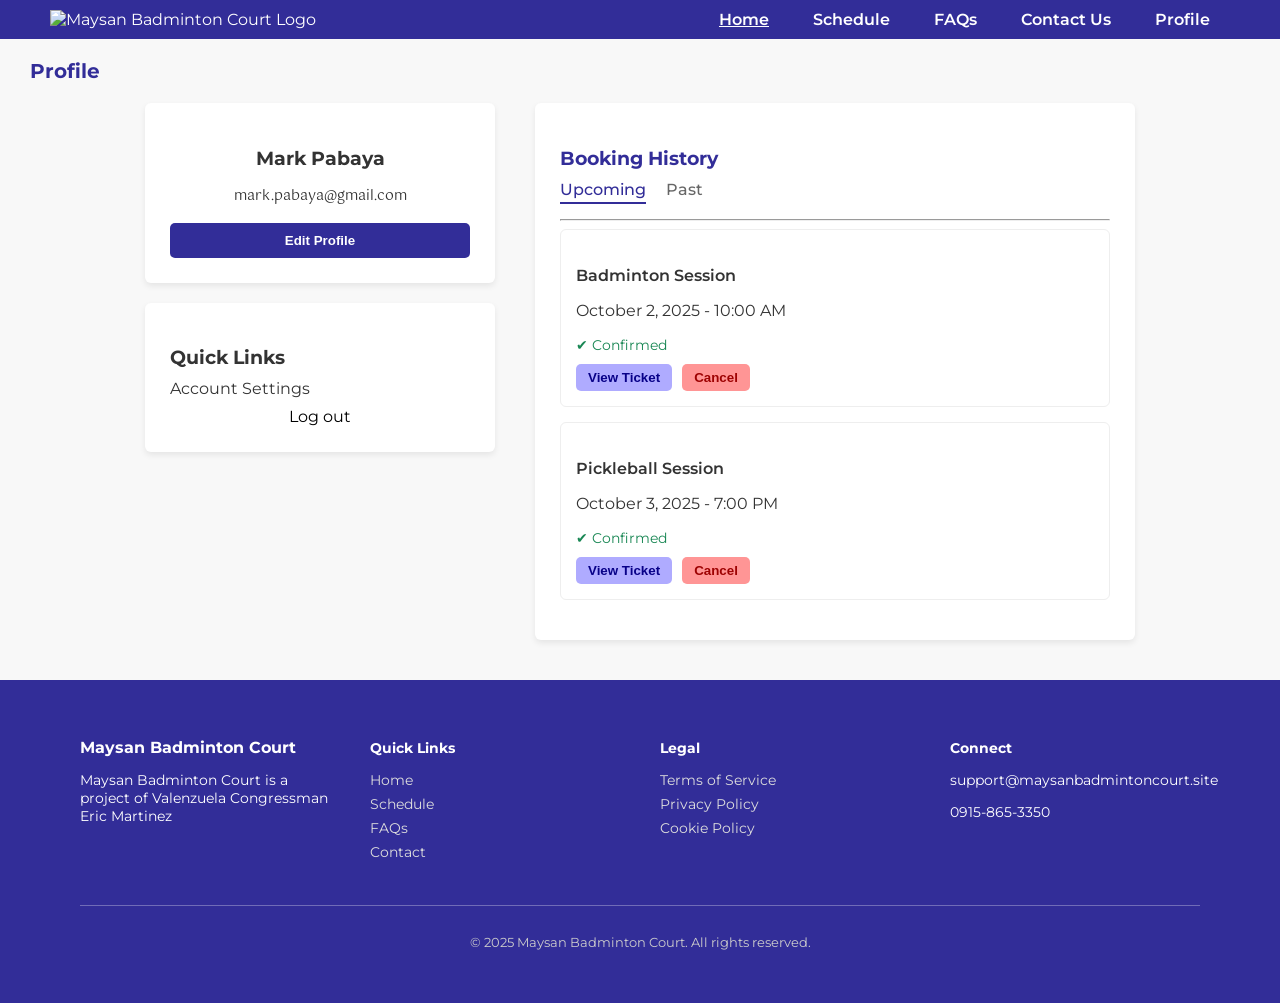
==== profile_page.html @ 32291827 "Add files via upload" ====
<!DOCTYPE html>
<html lang="en">
<head>
  <meta charset="UTF-8" />
  <meta name="viewport" content="width=device-width, initial-scale=1.0" />
  <title>User Profile</title>
  <link rel="stylesheet" href="profile.css" />
  <link href="https://fonts.googleapis.com/css2?family=Montserrat:wght@400;600;700&family=Gotu&display=swap" rel="stylesheet">
</head>

<body>

  <!-- ===== HEADER ===== -->
  <header class="site-header">
    <div class="logo">
      <img src="C:\Users\Syrick\Desktop\TESTING\Assets\logo.png" alt="Maysan Badminton Court Logo">
    </div>
    <nav class="nav-links">
      <a href="index.php" class="active">Home</a>
      <a href="schedule.html">Schedule</a>
      <a href="faqs.html">FAQs</a>
      <a href="contact.html">Contact Us</a>
      <a href="profile_page.html">Profile</a>
    </nav>
  </header>

  <!-- ===== PAGE TITLE ===== -->
  <header class="page-header">
    <h2 class="page-title">Profile</h2>
  </header>

  <!-- ===== MAIN CONTENT ===== -->
  <div class="container">
    <!-- LEFT SIDE -->
    <section class="left-section">
      <div class="profile-card">
        <h3 class="user-name">Mark Pabaya</h3>
        <p class="email">mark.pabaya@gmail.com</p>
        <button class="edit-btn">Edit Profile</button>
      </div>

      <div class="quick-links">
        <h3>Quick Links</h3>
        <ul>
          <li>Account Settings</li>
          <form action="logout.php" method="POST" style="margin:0;">
            <button type="submit" class="delete" style="background:none;border:none;cursor:pointer;font:inherit;">Log out</button>
          </form>
        </ul>
      </div>
    </section>

    <!-- RIGHT SIDE -->
    <section class="right-section">
      <div class="booking-container">
        <h3 class="section-title">Booking History</h3>
        <div class="tabs">
          <span class="active">Upcoming</span>
          <span>Past</span>
        </div>
        <hr>

        <div class="booking-card">
          <h4>Badminton Session</h4>
          <p>October 2, 2025 - 10:00 AM</p>
          <p class="status">✔ Confirmed</p>
          <div class="buttons">
            <button class="view-btn">View Ticket</button>
            <button class="cancel-btn">Cancel</button>
          </div>
        </div>

        <div class="booking-card">
          <h4>Pickleball Session</h4>
          <p>October 3, 2025 - 7:00 PM</p>
          <p class="status">✔ Confirmed</p>
          <div class="buttons">
            <button class="view-btn">View Ticket</button>
            <button class="cancel-btn">Cancel</button>
          </div>
        </div>
      </div>
    </section>
  </div>

  <!-- ===== FOOTER ===== -->
  <footer class="site-footer">
    <div class="footer-content">
      <div class="footer-section about">
        <h3>Maysan Badminton Court</h3>
        <p>Maysan Badminton Court is a project of Valenzuela Congressman Eric Martinez</p>
      </div>

      <div class="footer-section links">
        <h4>Quick Links</h4>
        <ul>
          <li><a href="index.php">Home</a></li>
          <li><a href="schedule.html">Schedule</a></li>
          <li><a href="faqs.html">FAQs</a></li>
          <li><a href="contact.html">Contact</a></li>
        </ul>
      </div>

      <div class="footer-section legal">
        <h4>Legal</h4>
        <ul>
          <li><a href="#">Terms of Service</a></li>
          <li><a href="#">Privacy Policy</a></li>
          <li><a href="#">Cookie Policy</a></li>
        </ul>
      </div>

      <div class="footer-section contact">
        <h4>Connect</h4>
        <p>support@maysanbadmintoncourt.site</p>
        <p>0915-865-3350</p>
      </div>
    </div>

    <div class="footer-bottom">
      <p>© 2025 Maysan Badminton Court. All rights reserved.</p>
    </div>
  </footer>

</body>
</html>
---- profile.css ----
/*FONTS & BASE*/
body {
  font-family: "Montserrat", sans-serif;
  background: #f8f8f8;
  margin: 0;
  padding: 0;
  color: #333;
}

.page-header {
  padding: 20px 0 0 30px;
}

.page-title {
  color: #322d98;
  font-weight: 700;
  font-size: 20px;
  margin: 0 0 20px 0;
}

/*LAYOUT*/
.container {
  display: flex;
  justify-content: center;
  align-items: flex-start;
  gap: 40px;
  flex-wrap: wrap;
  max-width: 1100px;
  margin: 0 auto 40px;
}

/*LEFT SIDE*/
.left-section {
  display: flex;
  flex-direction: column;
  gap: 20px;
  flex: 1;
  min-width: 300px;
  max-width: 350px;
}

.profile-card,
.quick-links {
  background: #fff;
  border-radius: 6px;
  padding: 25px;
  box-shadow: 0 3px 6px rgba(0, 0, 0, 0.08);
  text-align: center;
}

.user-name {
  font-weight: 700;
  margin-bottom: 5px;
}

.email {
  font-family: "Gotu", sans-serif;
  font-size: 14px;
  margin-bottom: 15px;
}

.edit-btn {
  background-color: #322d98;
  color: #fff;
  border: none;
  padding: 10px 15px;
  border-radius: 5px;
  font-weight: 600;
  cursor: pointer;
  width: 100%;
}

.quick-links h3 {
  text-align: left;
  margin-bottom: 10px;
}

.quick-links ul {
  list-style: none;
  padding: 0;
  margin: 0;
}

.quick-links li {
  display: flex;
  align-items: center;
  gap: 10px;
  margin: 8px 0;
}

.quick-links li.delete {
  color: #9e0202;
}

/*RIGHT SIDE*/
.right-section {
  flex: 2;
  min-width: 400px;
  max-width: 600px;
}

.booking-container {
  background: #fff;
  border-radius: 6px;
  padding: 25px;
  box-shadow: 0 3px 6px rgba(0, 0, 0, 0.08);
}

.section-title {
  color: #322d98;
  font-weight: 700;
  margin-bottom: 10px;
}

.tabs {
  display: flex;
  gap: 20px;
  margin-bottom: 15px;
}

.tabs span {
  cursor: pointer;
  color: #666;
  font-weight: 500;
}

.tabs .active {
  color: #322d98;
  border-bottom: 2px solid #322d98;
  padding-bottom: 3px;
}

/*BOOKINGS*/
.booking-card {
  border: 1px solid #eee;
  border-radius: 6px;
  padding: 15px;
  margin-bottom: 15px;
}

.booking-card h4 {
  font-weight: 600;
  margin-bottom: 5px;
}

.status {
  color: #198754;
  font-size: 14px;
  margin-bottom: 10px;
}

.buttons {
  display: flex;
  gap: 10px;
}

.view-btn {
  background-color: #afabff;
  color: #080088;
  border: none;
  border-radius: 5px;
  padding: 6px 12px;
  font-weight: 600;
  cursor: pointer;
}

.cancel-btn {
  background-color: #ff9595;
  color: #9e0202;
  border: none;
  border-radius: 5px;
  padding: 6px 12px;
  font-weight: 600;
  cursor: pointer;
}

/* ===== HEADER ===== */
.site-header {
  background-color: #322d98;
  color: white;
  display: flex;
  justify-content: space-between;
  align-items: center;
  padding: 10px 50px;
}

.site-header .logo img {
  height: 60px;
}

.nav-links a {
  color: white;
  text-decoration: none;
  margin: 0 20px;
  font-weight: 600;
  transition: 0.3s;
}

.nav-links a:hover {
  text-decoration: underline;
}

.nav-links a.active {
  text-decoration: underline;
}

/* ===== FOOTER ===== */
.site-footer {
  background-color: #322d98;
  color: white;
  padding: 40px 80px;
  font-size: 14px;
}

.footer-content {
  display: grid;
  grid-template-columns: repeat(auto-fit, minmax(200px, 1fr));
  gap: 40px;
}

.footer-section h3,
.footer-section h4 {
  font-weight: 700;
  margin-bottom: 10px;
}

.footer-section ul {
  list-style: none;
  padding: 0;
}

.footer-section ul li {
  margin: 6px 0;
}

.footer-section ul li a {
  color: #ddd;
  text-decoration: none;
}

.footer-section ul li a:hover {
  color: #fff;
  text-decoration: underline;
}

.footer-bottom {
  border-top: 1px solid rgba(255, 255, 255, 0.3);
  margin-top: 30px;
  padding-top: 15px;
  text-align: center;
  font-size: 13px;
  color: #ccc;
}
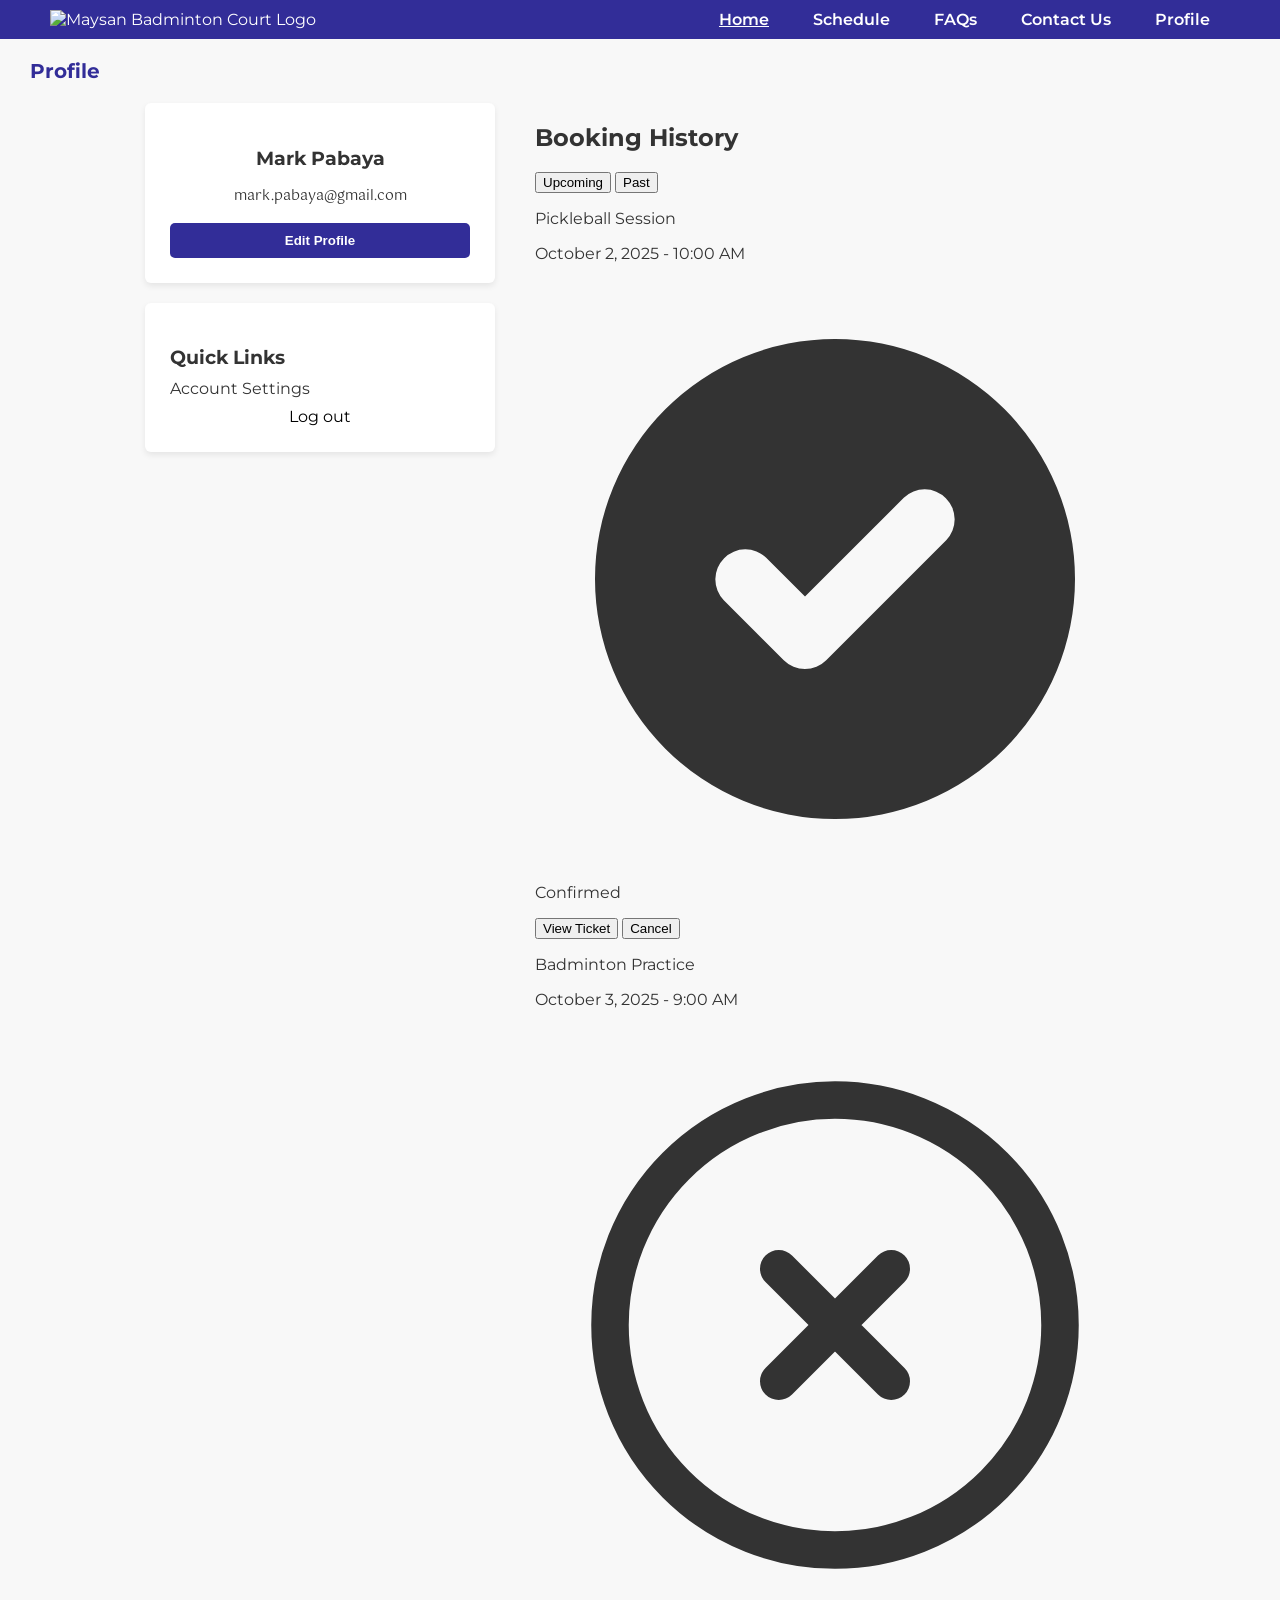
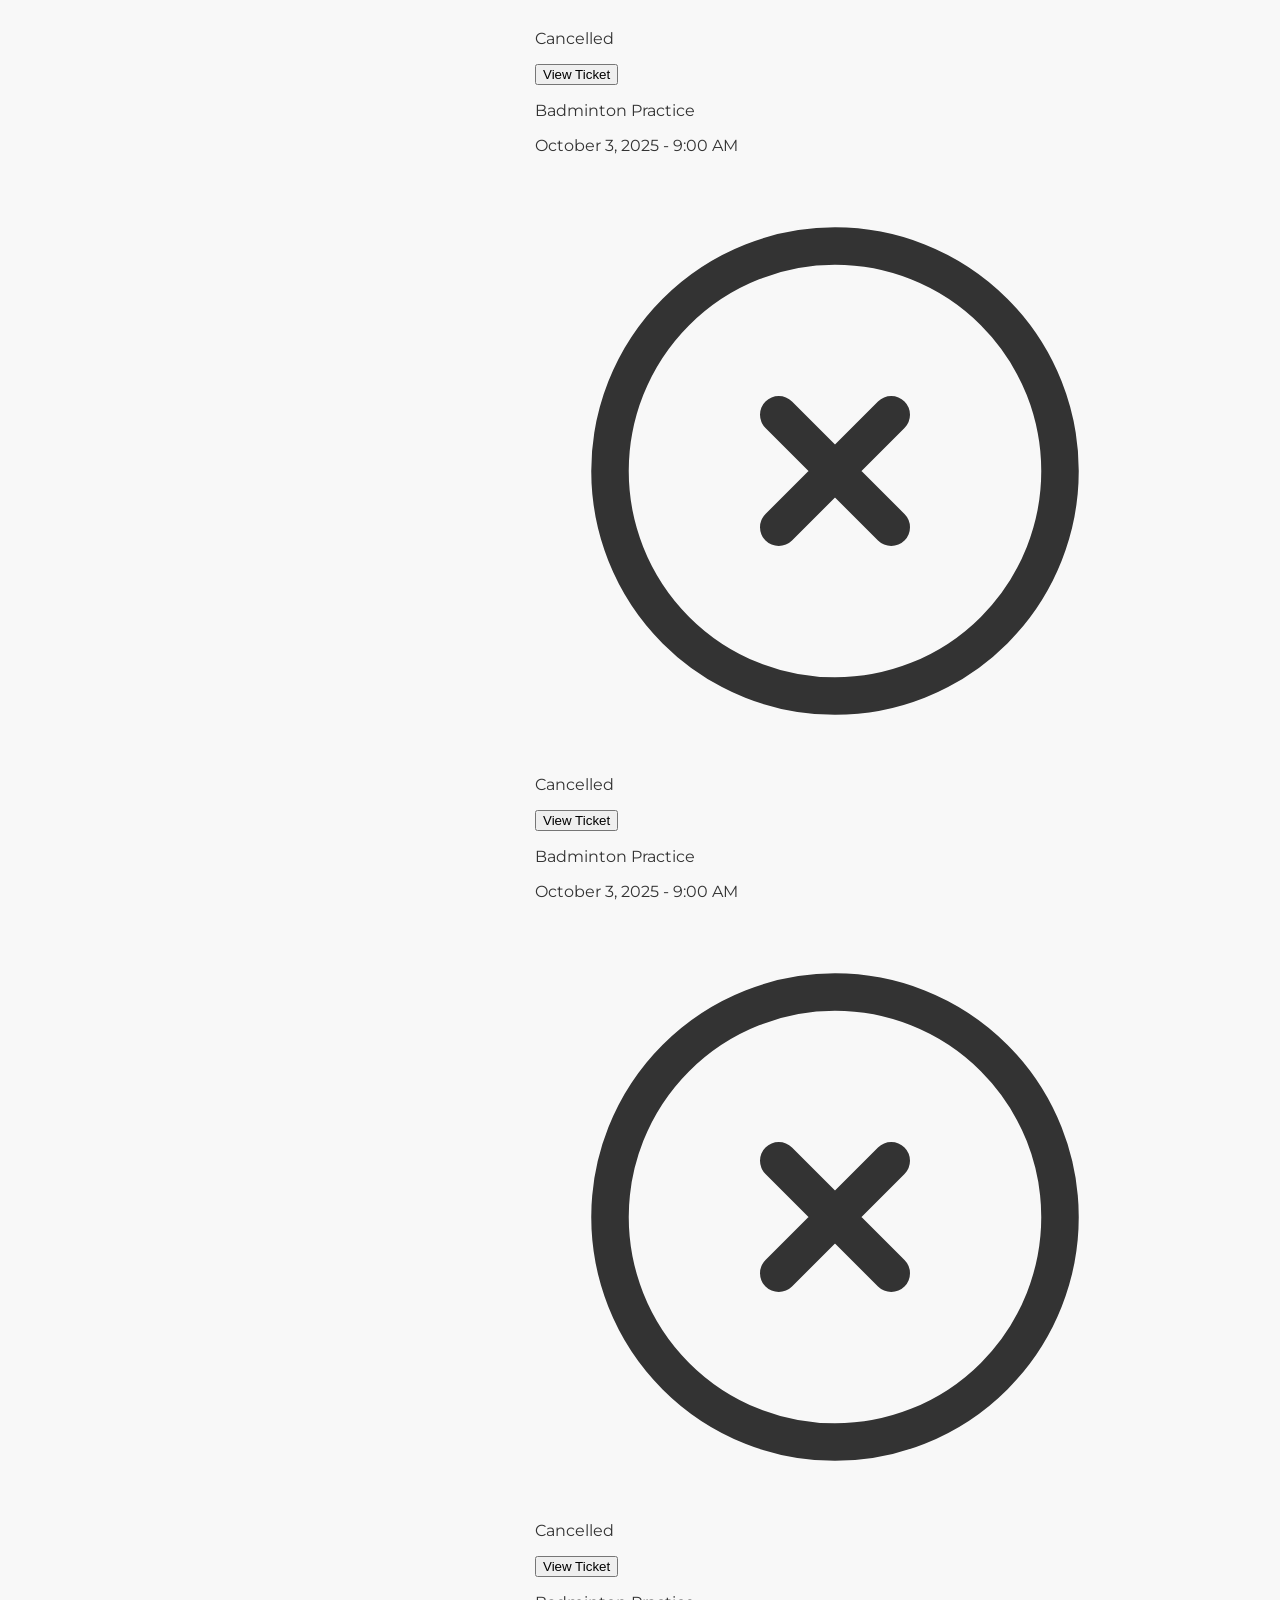
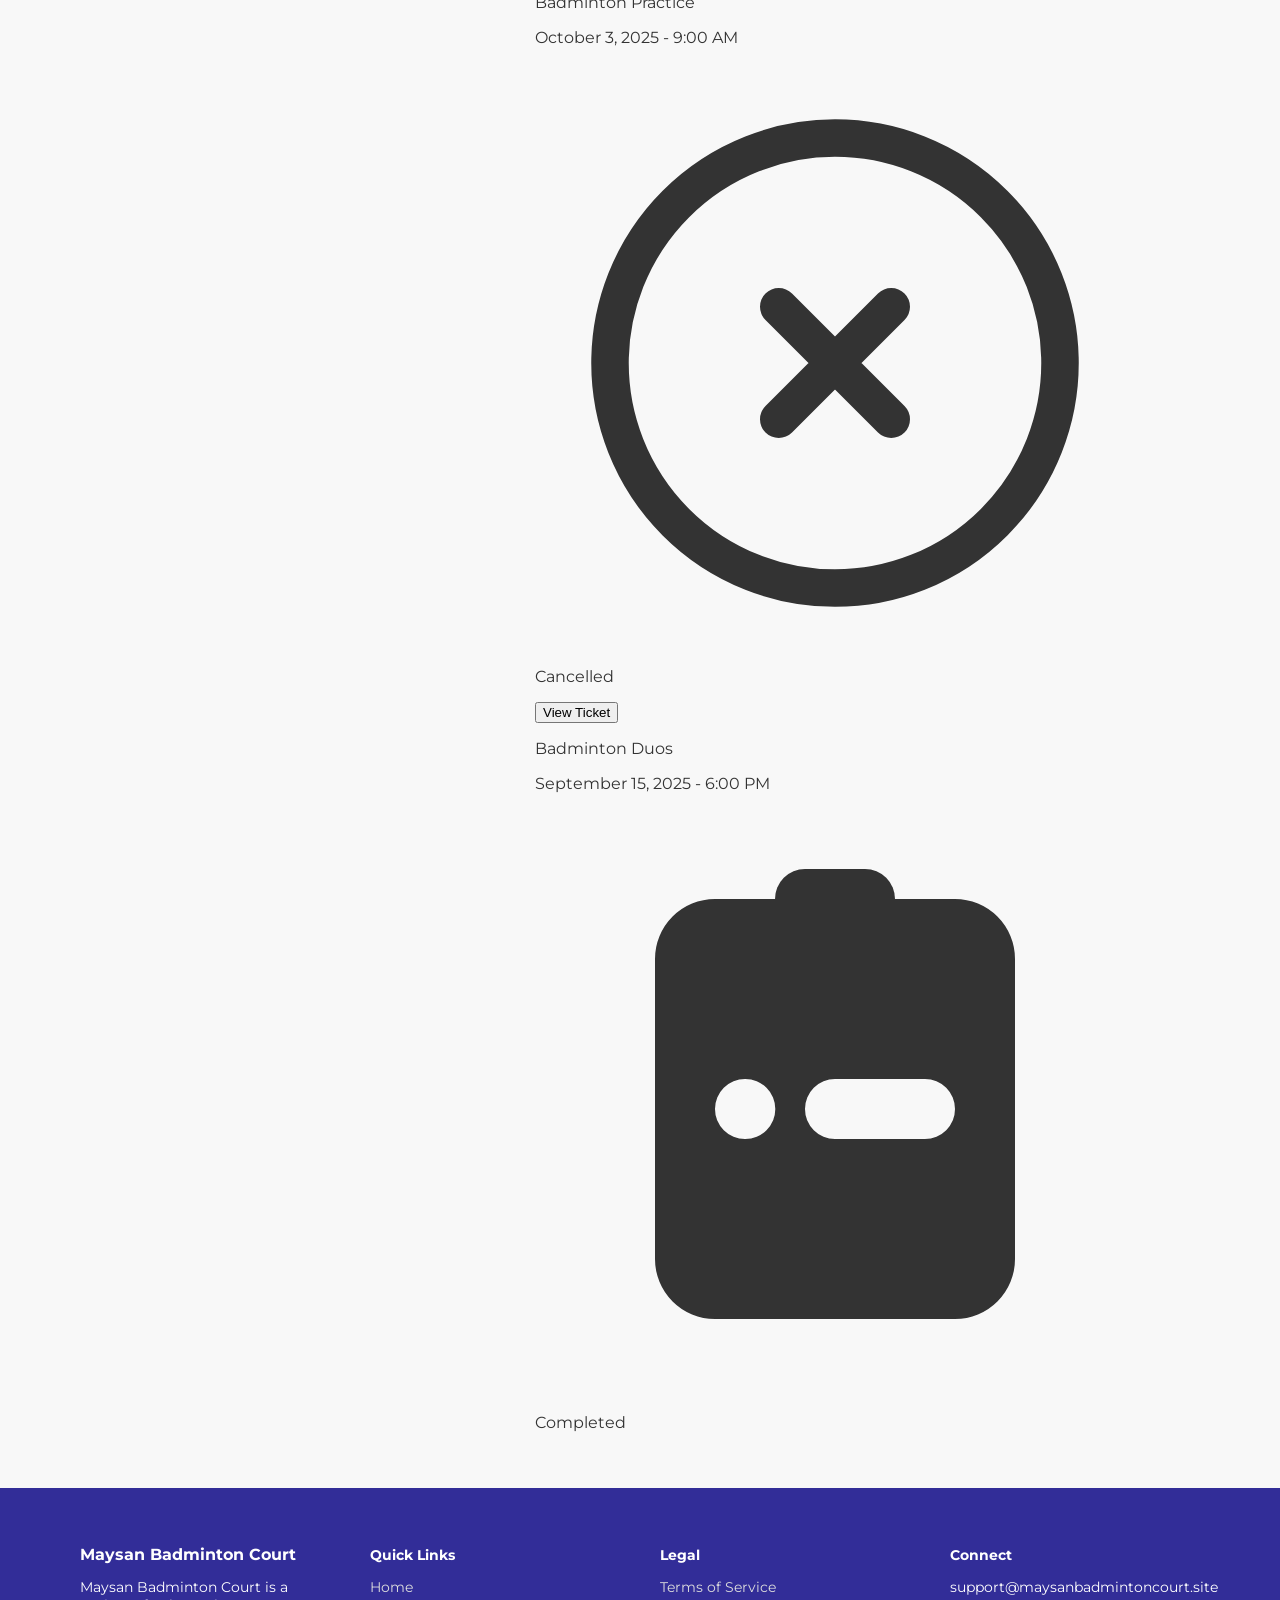
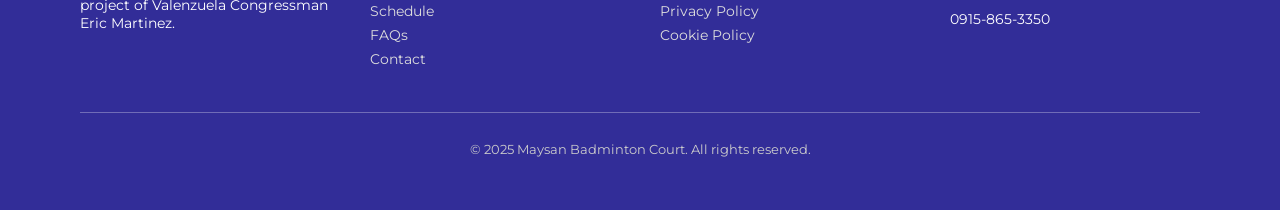
==== commit 73ef1126: "added functional booking history" ====
--- a/profile_page.html
+++ b/profile_page.html
@@ -1,19 +1,22 @@
 <!DOCTYPE html>
 <html lang="en">
+
 <head>
   <meta charset="UTF-8" />
   <meta name="viewport" content="width=device-width, initial-scale=1.0" />
   <title>User Profile</title>
   <link rel="stylesheet" href="profile.css" />
-  <link href="https://fonts.googleapis.com/css2?family=Montserrat:wght@400;600;700&family=Gotu&display=swap" rel="stylesheet">
+  <link href="https://fonts.googleapis.com/css2?family=Montserrat:wght@400;600;700&family=Gotu&display=swap"
+    rel="stylesheet" />
+  <script src="https://cdn.tailwindcss.com"></script>
+  <script src="script.js"></script>
 </head>
 
 <body>
-
-  <!-- ===== HEADER ===== -->
+  <!-- Site Header -->
   <header class="site-header">
     <div class="logo">
-      <img src="C:\Users\Syrick\Desktop\TESTING\Assets\logo.png" alt="Maysan Badminton Court Logo">
+      <img src="C:\Users\Syrick\Desktop\TESTING\Assets\logo.png" alt="Maysan Badminton Court Logo" />
     </div>
     <nav class="nav-links">
       <a href="index.php" class="active">Home</a>
@@ -24,14 +27,14 @@
     </nav>
   </header>
 
-  <!-- ===== PAGE TITLE ===== -->
+  <!-- Page Header -->
   <header class="page-header">
     <h2 class="page-title">Profile</h2>
   </header>
 
-  <!-- ===== MAIN CONTENT ===== -->
+  <!-- Main Content -->
   <div class="container">
-    <!-- LEFT SIDE -->
+    <!-- Left Section -->
     <section class="left-section">
       <div class="profile-card">
         <h3 class="user-name">Mark Pabaya</h3>
@@ -43,52 +46,179 @@
         <h3>Quick Links</h3>
         <ul>
           <li>Account Settings</li>
-          <form action="logout.php" method="POST" style="margin:0;">
-            <button type="submit" class="delete" style="background:none;border:none;cursor:pointer;font:inherit;">Log out</button>
+          <form action="logout.php" method="POST" style="margin: 0">
+            <button type="submit" class="delete"
+              style="background: none; border: none; cursor: pointer; font: inherit;">
+              Log out
+            </button>
           </form>
         </ul>
       </div>
     </section>
 
-    <!-- RIGHT SIDE -->
-    <section class="right-section">
-      <div class="booking-container">
-        <h3 class="section-title">Booking History</h3>
-        <div class="tabs">
-          <span class="active">Upcoming</span>
-          <span>Past</span>
+    <!-- Right Section: Booking History -->
+    <section class="right-section lg:col-span-2 w-[500px]">
+      <div class="bg-white p-6 rounded-lg shadow-lg">
+        <h2 class="text-2xl font-bold text-primary mb-4">Booking History</h2>
+
+        <!-- Tabs -->
+        <div class="border-b border-gray-200">
+          <nav id="booking-tabs" class="-mb-px flex space-x-8" aria-label="Tabs">
+            <button
+              class="tab-btn border-primary text-primary whitespace-nowrap py-4 px-1 border-b-2 font-medium text-sm"
+              data-tab="upcoming">Upcoming</button>
+            <button
+              class="tab-btn border-transparent text-gray-500 hover:text-gray-700 hover:border-gray-300 whitespace-nowrap py-4 px-1 border-b-2 font-medium text-sm"
+              data-tab="past">Past</button>
+          </nav>
         </div>
-        <hr>
-
-        <div class="booking-card">
-          <h4>Badminton Session</h4>
-          <p>October 2, 2025 - 10:00 AM</p>
-          <p class="status">✔ Confirmed</p>
-          <div class="buttons">
-            <button class="view-btn">View Ticket</button>
-            <button class="cancel-btn">Cancel</button>
-          </div>
+
+        <!-- Upcoming Bookings -->
+        <div id="upcoming-bookings" class="booking-tab-content mt-6 space-y-4 overflow-auto h-[400px] pr-2">
+
+          <!-- Booking 1 -->
+          <div class="border p-4 rounded-lg flex flex-col justify-between items-start gap-4">
+            <div class="flex-grow">
+              <p class="font-semibold text-lg text-accent">Pickleball Session</p>
+              <p class="text-sm text-gray-500">October 2, 2025 - 10:00 AM</p>
+              <p class="text-sm text-green-600 font-medium mt-1 inline-flex items-center">
+                <svg class="w-4 h-4 mr-1.5" fill="currentColor" viewBox="0 0 20 20">
+                  <path fill-rule="evenodd"
+                    d="M10 18a8 8 0 100-16 8 8 0 000 16zm3.707-9.293a1 1 0 00-1.414-1.414L9 10.586 7.707 9.293a1 1 0 00-1.414 1.414l2 2a1 1 0 001.414 0l4-4z"
+                    clip-rule="evenodd"></path>
+                </svg>
+                Confirmed
+              </p>
+            </div>
+            <div class="flex-shrink-0 flex flex-col sm:flex-row gap-2 w-full sm:w-auto">
+              <button
+                class="w-32 text-center bg-secondary text-primary font-semibold text-sm py-4 px-4 rounded-lg hover:bg-opacity-80">
+                View Ticket
+              </button>
+              <button
+                class="w-32 text-center bg-red-100 text-red-700 font-semibold text-sm py-4 px-4 rounded-lg hover:bg-red-200">
+                Cancel
+              </button>
+            </div>
+          </div>
+
+          <!-- Booking 2 -->
+          <div class="border p-4 rounded-lg flex flex-col justify-between items-start gap-4">
+            <div class="flex-grow">
+              <p class="font-semibold text-lg text-accent">Badminton Practice</p>
+              <p class="text-sm text-gray-500">October 3, 2025 - 9:00 AM</p>
+              <p class="text-sm text-red-600 font-medium mt-1 inline-flex items-center">
+                <svg class="w-4 h-4 mr-1.5" fill="none" viewBox="0 0 24 24" stroke-width="1.5" stroke="currentColor">
+                  <path stroke-linecap="round" stroke-linejoin="round"
+                    d="m9.75 9.75 4.5 4.5m0-4.5-4.5 4.5M21 12a9 9 0 1 1-18 0 9 9 0 0 1 18 0Z" />
+                </svg>
+                Cancelled
+              </p>
+            </div>
+            <div class="flex-shrink-0 flex flex-col sm:flex-row gap-2 w-full sm:w-auto">
+              <button
+                class="w-32 text-center bg-secondary text-primary font-semibold text-sm py-4 px-4 rounded-lg hover:bg-opacity-80">
+                View Ticket
+              </button>
+            </div>
+          </div>
+
+          <!-- Booking 2 -->
+          <div class="border p-4 rounded-lg flex flex-col justify-between items-start gap-4">
+            <div class="flex-grow">
+              <p class="font-semibold text-lg text-accent">Badminton Practice</p>
+              <p class="text-sm text-gray-500">October 3, 2025 - 9:00 AM</p>
+              <p class="text-sm text-red-600 font-medium mt-1 inline-flex items-center">
+                <svg class="w-4 h-4 mr-1.5" fill="none" viewBox="0 0 24 24" stroke-width="1.5" stroke="currentColor">
+                  <path stroke-linecap="round" stroke-linejoin="round"
+                    d="m9.75 9.75 4.5 4.5m0-4.5-4.5 4.5M21 12a9 9 0 1 1-18 0 9 9 0 0 1 18 0Z" />
+                </svg>
+                Cancelled
+              </p>
+            </div>
+            <div class="flex-shrink-0 flex flex-col sm:flex-row gap-2 w-full sm:w-auto">
+              <button
+                class="w-32 text-center bg-secondary text-primary font-semibold text-sm py-4 px-4 rounded-lg hover:bg-opacity-80">
+                View Ticket
+              </button>
+            </div>
+          </div>
+
+          <!-- Booking 2 -->
+          <div class="border p-4 rounded-lg flex flex-col justify-between items-start gap-4">
+            <div class="flex-grow">
+              <p class="font-semibold text-lg text-accent">Badminton Practice</p>
+              <p class="text-sm text-gray-500">October 3, 2025 - 9:00 AM</p>
+              <p class="text-sm text-red-600 font-medium mt-1 inline-flex items-center">
+                <svg class="w-4 h-4 mr-1.5" fill="none" viewBox="0 0 24 24" stroke-width="1.5" stroke="currentColor">
+                  <path stroke-linecap="round" stroke-linejoin="round"
+                    d="m9.75 9.75 4.5 4.5m0-4.5-4.5 4.5M21 12a9 9 0 1 1-18 0 9 9 0 0 1 18 0Z" />
+                </svg>
+                Cancelled
+              </p>
+            </div>
+            <div class="flex-shrink-0 flex flex-col sm:flex-row gap-2 w-full sm:w-auto">
+              <button
+                class="w-32 text-center bg-secondary text-primary font-semibold text-sm py-4 px-4 rounded-lg hover:bg-opacity-80">
+                View Ticket
+              </button>
+            </div>
+          </div>
+
+          <!-- Booking 2 -->
+          <div class="border p-4 rounded-lg flex flex-col justify-between items-start gap-4">
+            <div class="flex-grow">
+              <p class="font-semibold text-lg text-accent">Badminton Practice</p>
+              <p class="text-sm text-gray-500">October 3, 2025 - 9:00 AM</p>
+              <p class="text-sm text-red-600 font-medium mt-1 inline-flex items-center">
+                <svg class="w-4 h-4 mr-1.5" fill="none" viewBox="0 0 24 24" stroke-width="1.5" stroke="currentColor">
+                  <path stroke-linecap="round" stroke-linejoin="round"
+                    d="m9.75 9.75 4.5 4.5m0-4.5-4.5 4.5M21 12a9 9 0 1 1-18 0 9 9 0 0 1 18 0Z" />
+                </svg>
+                Cancelled
+              </p>
+            </div>
+            <div class="flex-shrink-0 flex flex-col sm:flex-row gap-2 w-full sm:w-auto">
+              <button
+                class="w-32 text-center bg-secondary text-primary font-semibold text-sm py-4 px-4 rounded-lg hover:bg-opacity-80">
+                View Ticket
+              </button>
+            </div>
+          </div>
+
         </div>
 
-        <div class="booking-card">
-          <h4>Pickleball Session</h4>
-          <p>October 3, 2025 - 7:00 PM</p>
-          <p class="status">✔ Confirmed</p>
-          <div class="buttons">
-            <button class="view-btn">View Ticket</button>
-            <button class="cancel-btn">Cancel</button>
+        <!-- Past Bookings -->
+        <div id="past-bookings" class="booking-tab-content mt-6 space-y-4 hidden overflow-auto h-[400px] pr-2">
+          <div class="border p-4 rounded-lg flex flex-col justify-between items-start gap-4 bg-gray-50">
+            <div class="flex-grow">
+              <p class="font-semibold text-lg text-gray-600">Badminton Duos</p>
+              <p class="text-sm text-gray-500">September 15, 2025 - 6:00 PM</p>
+              <p class="text-sm text-gray-600 font-medium mt-1 inline-flex items-center">
+                <svg class="w-4 h-4 mr-1.5" fill="currentColor" viewBox="0 0 20 20">
+                  <path d="M9 2a1 1 0 000 2h2a1 1 0 100-2H9z"></path>
+                  <path fill-rule="evenodd"
+                    d="M4 5a2 2 0 012-2h8a2 2 0 012 2v10a2 2 0 01-2 2H6a2 2 0 01-2-2V5zm3 4a1 1 0 000 2h.01a1 1 0 100-2H7zm3 0a1 1 0 000 2h3a1 1 0 100-2h-3z"
+                    clip-rule="evenodd"></path>
+                </svg>
+                Completed
+              </p>
+            </div>
           </div>
         </div>
       </div>
     </section>
   </div>
 
-  <!-- ===== FOOTER ===== -->
+  <!-- Footer -->
   <footer class="site-footer">
     <div class="footer-content">
       <div class="footer-section about">
         <h3>Maysan Badminton Court</h3>
-        <p>Maysan Badminton Court is a project of Valenzuela Congressman Eric Martinez</p>
+        <p>
+          Maysan Badminton Court is a project of Valenzuela Congressman Eric
+          Martinez.
+        </p>
       </div>
 
       <div class="footer-section links">
@@ -122,5 +252,7 @@
     </div>
   </footer>
 
+  <script src="profile_page.js"></script>
 </body>
+
 </html>
--- a/profile.css
+++ b/profile.css
@@ -1,4 +1,3 @@
-/*FONTS & BASE*/
 body {
   font-family: "Montserrat", sans-serif;
   background: #f8f8f8;
@@ -18,7 +17,7 @@
   margin: 0 0 20px 0;
 }
 
-/*LAYOUT*/
+
 .container {
   display: flex;
   justify-content: center;
@@ -29,7 +28,6 @@
   margin: 0 auto 40px;
 }
 
-/*LEFT SIDE*/
 .left-section {
   display: flex;
   flex-direction: column;
@@ -130,7 +128,6 @@
   padding-bottom: 3px;
 }
 
-/*BOOKINGS*/
 .booking-card {
   border: 1px solid #eee;
   border-radius: 6px;
@@ -174,7 +171,6 @@
   cursor: pointer;
 }
 
-/* ===== HEADER ===== */
 .site-header {
   background-color: #322d98;
   color: white;
@@ -204,7 +200,6 @@
   text-decoration: underline;
 }
 
-/* ===== FOOTER ===== */
 .site-footer {
   background-color: #322d98;
   color: white;
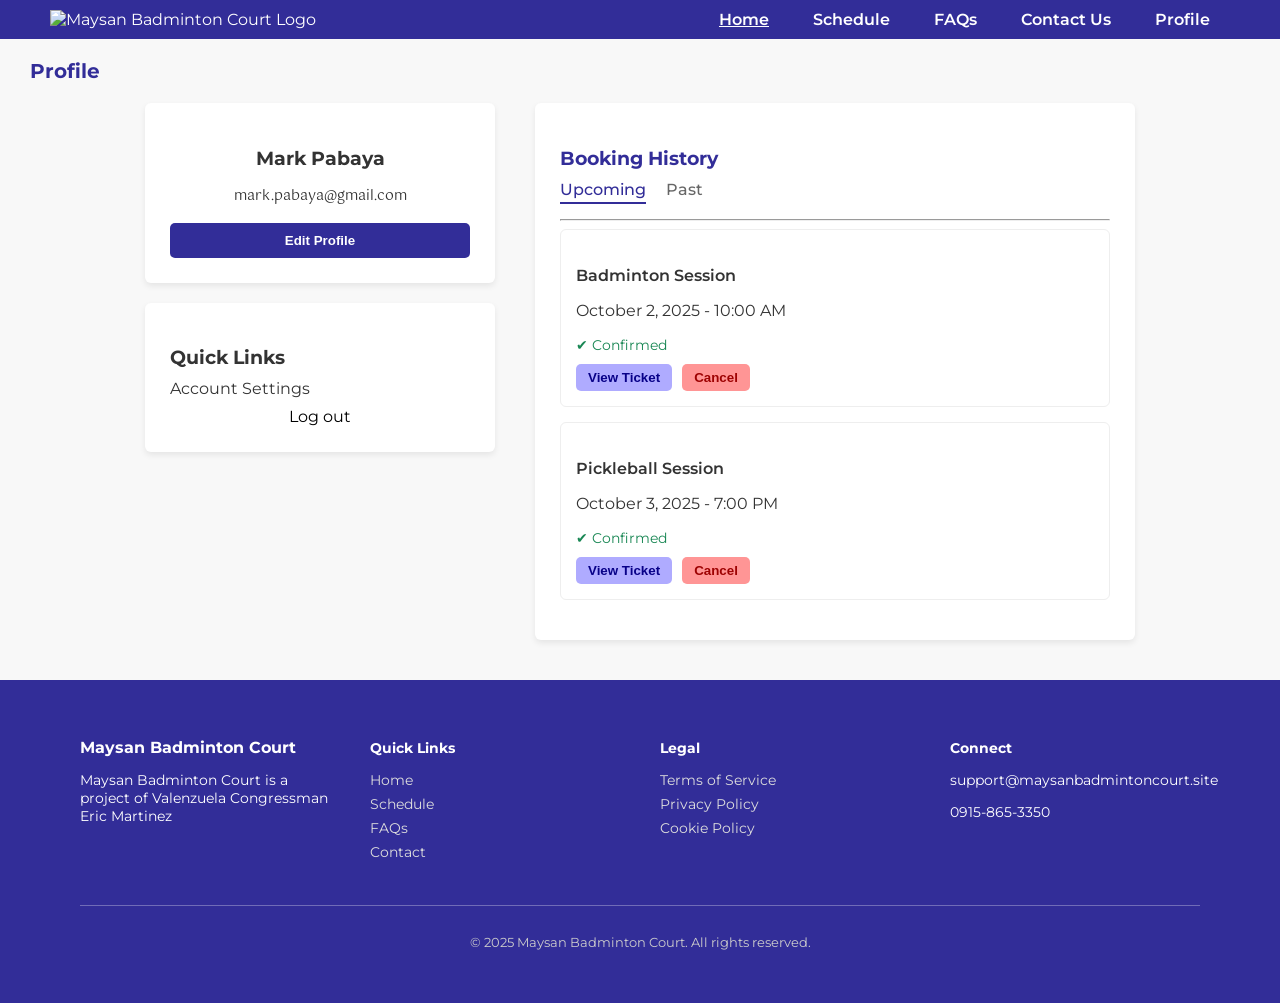
==== commit 5d075761: "Add files via upload" ====
--- a/profile_page.html
+++ b/profile_page.html
@@ -1,24 +1,27 @@
 <!DOCTYPE html>
 <html lang="en">
-
 <head>
   <meta charset="UTF-8" />
   <meta name="viewport" content="width=device-width, initial-scale=1.0" />
   <title>User Profile</title>
   <link rel="stylesheet" href="profile.css" />
-  <link href="https://fonts.googleapis.com/css2?family=Montserrat:wght@400;600;700&family=Gotu&display=swap"
-    rel="stylesheet" />
-  <script src="https://cdn.tailwindcss.com"></script>
-  <script src="script.js"></script>
+  <link href="https://fonts.googleapis.com/css2?family=Montserrat:wght@400;600;700&family=Gotu&display=swap" rel="stylesheet">
 </head>
 
 <body>
-  <!-- Site Header -->
+
   <header class="site-header">
     <div class="logo">
-      <img src="C:\Users\Syrick\Desktop\TESTING\Assets\logo.png" alt="Maysan Badminton Court Logo" />
+      <img src="C:\Users\Syrick\Desktop\TESTING\Assets\logo.png" alt="Maysan Badminton Court Logo">
     </div>
-    <nav class="nav-links">
+
+    <div class="menu-toggle" id="mobile-menu">
+      <span class="bar"></span>
+      <span class="bar"></span>
+      <span class="bar"></span>
+    </div>
+
+    <nav class="nav-links" id="nav-links">
       <a href="index.php" class="active">Home</a>
       <a href="schedule.html">Schedule</a>
       <a href="faqs.html">FAQs</a>
@@ -27,14 +30,11 @@
     </nav>
   </header>
 
-  <!-- Page Header -->
   <header class="page-header">
     <h2 class="page-title">Profile</h2>
   </header>
 
-  <!-- Main Content -->
   <div class="container">
-    <!-- Left Section -->
     <section class="left-section">
       <div class="profile-card">
         <h3 class="user-name">Mark Pabaya</h3>
@@ -46,179 +46,50 @@
         <h3>Quick Links</h3>
         <ul>
           <li>Account Settings</li>
-          <form action="logout.php" method="POST" style="margin: 0">
-            <button type="submit" class="delete"
-              style="background: none; border: none; cursor: pointer; font: inherit;">
-              Log out
-            </button>
+          <form action="logout.php" method="POST" style="margin:0;">
+            <button type="submit" class="delete" style="background:none;border:none;cursor:pointer;font:inherit;">Log out</button>
           </form>
         </ul>
       </div>
     </section>
 
-    <!-- Right Section: Booking History -->
-    <section class="right-section lg:col-span-2 w-[500px]">
-      <div class="bg-white p-6 rounded-lg shadow-lg">
-        <h2 class="text-2xl font-bold text-primary mb-4">Booking History</h2>
+    <section class="right-section">
+      <div class="booking-container">
+        <h3 class="section-title">Booking History</h3>
+        <div class="tabs">
+          <span class="active">Upcoming</span>
+          <span>Past</span>
+        </div>
+        <hr>
 
-        <!-- Tabs -->
-        <div class="border-b border-gray-200">
-          <nav id="booking-tabs" class="-mb-px flex space-x-8" aria-label="Tabs">
-            <button
-              class="tab-btn border-primary text-primary whitespace-nowrap py-4 px-1 border-b-2 font-medium text-sm"
-              data-tab="upcoming">Upcoming</button>
-            <button
-              class="tab-btn border-transparent text-gray-500 hover:text-gray-700 hover:border-gray-300 whitespace-nowrap py-4 px-1 border-b-2 font-medium text-sm"
-              data-tab="past">Past</button>
-          </nav>
+        <div class="booking-card">
+          <h4>Badminton Session</h4>
+          <p>October 2, 2025 - 10:00 AM</p>
+          <p class="status">✔ Confirmed</p>
+          <div class="buttons">
+            <button class="view-btn">View Ticket</button>
+            <button class="cancel-btn">Cancel</button>
+          </div>
         </div>
 
-        <!-- Upcoming Bookings -->
-        <div id="upcoming-bookings" class="booking-tab-content mt-6 space-y-4 overflow-auto h-[400px] pr-2">
-
-          <!-- Booking 1 -->
-          <div class="border p-4 rounded-lg flex flex-col justify-between items-start gap-4">
-            <div class="flex-grow">
-              <p class="font-semibold text-lg text-accent">Pickleball Session</p>
-              <p class="text-sm text-gray-500">October 2, 2025 - 10:00 AM</p>
-              <p class="text-sm text-green-600 font-medium mt-1 inline-flex items-center">
-                <svg class="w-4 h-4 mr-1.5" fill="currentColor" viewBox="0 0 20 20">
-                  <path fill-rule="evenodd"
-                    d="M10 18a8 8 0 100-16 8 8 0 000 16zm3.707-9.293a1 1 0 00-1.414-1.414L9 10.586 7.707 9.293a1 1 0 00-1.414 1.414l2 2a1 1 0 001.414 0l4-4z"
-                    clip-rule="evenodd"></path>
-                </svg>
-                Confirmed
-              </p>
-            </div>
-            <div class="flex-shrink-0 flex flex-col sm:flex-row gap-2 w-full sm:w-auto">
-              <button
-                class="w-32 text-center bg-secondary text-primary font-semibold text-sm py-4 px-4 rounded-lg hover:bg-opacity-80">
-                View Ticket
-              </button>
-              <button
-                class="w-32 text-center bg-red-100 text-red-700 font-semibold text-sm py-4 px-4 rounded-lg hover:bg-red-200">
-                Cancel
-              </button>
-            </div>
-          </div>
-
-          <!-- Booking 2 -->
-          <div class="border p-4 rounded-lg flex flex-col justify-between items-start gap-4">
-            <div class="flex-grow">
-              <p class="font-semibold text-lg text-accent">Badminton Practice</p>
-              <p class="text-sm text-gray-500">October 3, 2025 - 9:00 AM</p>
-              <p class="text-sm text-red-600 font-medium mt-1 inline-flex items-center">
-                <svg class="w-4 h-4 mr-1.5" fill="none" viewBox="0 0 24 24" stroke-width="1.5" stroke="currentColor">
-                  <path stroke-linecap="round" stroke-linejoin="round"
-                    d="m9.75 9.75 4.5 4.5m0-4.5-4.5 4.5M21 12a9 9 0 1 1-18 0 9 9 0 0 1 18 0Z" />
-                </svg>
-                Cancelled
-              </p>
-            </div>
-            <div class="flex-shrink-0 flex flex-col sm:flex-row gap-2 w-full sm:w-auto">
-              <button
-                class="w-32 text-center bg-secondary text-primary font-semibold text-sm py-4 px-4 rounded-lg hover:bg-opacity-80">
-                View Ticket
-              </button>
-            </div>
-          </div>
-
-          <!-- Booking 2 -->
-          <div class="border p-4 rounded-lg flex flex-col justify-between items-start gap-4">
-            <div class="flex-grow">
-              <p class="font-semibold text-lg text-accent">Badminton Practice</p>
-              <p class="text-sm text-gray-500">October 3, 2025 - 9:00 AM</p>
-              <p class="text-sm text-red-600 font-medium mt-1 inline-flex items-center">
-                <svg class="w-4 h-4 mr-1.5" fill="none" viewBox="0 0 24 24" stroke-width="1.5" stroke="currentColor">
-                  <path stroke-linecap="round" stroke-linejoin="round"
-                    d="m9.75 9.75 4.5 4.5m0-4.5-4.5 4.5M21 12a9 9 0 1 1-18 0 9 9 0 0 1 18 0Z" />
-                </svg>
-                Cancelled
-              </p>
-            </div>
-            <div class="flex-shrink-0 flex flex-col sm:flex-row gap-2 w-full sm:w-auto">
-              <button
-                class="w-32 text-center bg-secondary text-primary font-semibold text-sm py-4 px-4 rounded-lg hover:bg-opacity-80">
-                View Ticket
-              </button>
-            </div>
-          </div>
-
-          <!-- Booking 2 -->
-          <div class="border p-4 rounded-lg flex flex-col justify-between items-start gap-4">
-            <div class="flex-grow">
-              <p class="font-semibold text-lg text-accent">Badminton Practice</p>
-              <p class="text-sm text-gray-500">October 3, 2025 - 9:00 AM</p>
-              <p class="text-sm text-red-600 font-medium mt-1 inline-flex items-center">
-                <svg class="w-4 h-4 mr-1.5" fill="none" viewBox="0 0 24 24" stroke-width="1.5" stroke="currentColor">
-                  <path stroke-linecap="round" stroke-linejoin="round"
-                    d="m9.75 9.75 4.5 4.5m0-4.5-4.5 4.5M21 12a9 9 0 1 1-18 0 9 9 0 0 1 18 0Z" />
-                </svg>
-                Cancelled
-              </p>
-            </div>
-            <div class="flex-shrink-0 flex flex-col sm:flex-row gap-2 w-full sm:w-auto">
-              <button
-                class="w-32 text-center bg-secondary text-primary font-semibold text-sm py-4 px-4 rounded-lg hover:bg-opacity-80">
-                View Ticket
-              </button>
-            </div>
-          </div>
-
-          <!-- Booking 2 -->
-          <div class="border p-4 rounded-lg flex flex-col justify-between items-start gap-4">
-            <div class="flex-grow">
-              <p class="font-semibold text-lg text-accent">Badminton Practice</p>
-              <p class="text-sm text-gray-500">October 3, 2025 - 9:00 AM</p>
-              <p class="text-sm text-red-600 font-medium mt-1 inline-flex items-center">
-                <svg class="w-4 h-4 mr-1.5" fill="none" viewBox="0 0 24 24" stroke-width="1.5" stroke="currentColor">
-                  <path stroke-linecap="round" stroke-linejoin="round"
-                    d="m9.75 9.75 4.5 4.5m0-4.5-4.5 4.5M21 12a9 9 0 1 1-18 0 9 9 0 0 1 18 0Z" />
-                </svg>
-                Cancelled
-              </p>
-            </div>
-            <div class="flex-shrink-0 flex flex-col sm:flex-row gap-2 w-full sm:w-auto">
-              <button
-                class="w-32 text-center bg-secondary text-primary font-semibold text-sm py-4 px-4 rounded-lg hover:bg-opacity-80">
-                View Ticket
-              </button>
-            </div>
-          </div>
-
-        </div>
-
-        <!-- Past Bookings -->
-        <div id="past-bookings" class="booking-tab-content mt-6 space-y-4 hidden overflow-auto h-[400px] pr-2">
-          <div class="border p-4 rounded-lg flex flex-col justify-between items-start gap-4 bg-gray-50">
-            <div class="flex-grow">
-              <p class="font-semibold text-lg text-gray-600">Badminton Duos</p>
-              <p class="text-sm text-gray-500">September 15, 2025 - 6:00 PM</p>
-              <p class="text-sm text-gray-600 font-medium mt-1 inline-flex items-center">
-                <svg class="w-4 h-4 mr-1.5" fill="currentColor" viewBox="0 0 20 20">
-                  <path d="M9 2a1 1 0 000 2h2a1 1 0 100-2H9z"></path>
-                  <path fill-rule="evenodd"
-                    d="M4 5a2 2 0 012-2h8a2 2 0 012 2v10a2 2 0 01-2 2H6a2 2 0 01-2-2V5zm3 4a1 1 0 000 2h.01a1 1 0 100-2H7zm3 0a1 1 0 000 2h3a1 1 0 100-2h-3z"
-                    clip-rule="evenodd"></path>
-                </svg>
-                Completed
-              </p>
-            </div>
+        <div class="booking-card">
+          <h4>Pickleball Session</h4>
+          <p>October 3, 2025 - 7:00 PM</p>
+          <p class="status">✔ Confirmed</p>
+          <div class="buttons">
+            <button class="view-btn">View Ticket</button>
+            <button class="cancel-btn">Cancel</button>
           </div>
         </div>
       </div>
     </section>
   </div>
 
-  <!-- Footer -->
   <footer class="site-footer">
     <div class="footer-content">
       <div class="footer-section about">
         <h3>Maysan Badminton Court</h3>
-        <p>
-          Maysan Badminton Court is a project of Valenzuela Congressman Eric
-          Martinez.
-        </p>
+        <p>Maysan Badminton Court is a project of Valenzuela Congressman Eric Martinez</p>
       </div>
 
       <div class="footer-section links">
@@ -252,7 +123,14 @@
     </div>
   </footer>
 
-  <script src="profile_page.js"></script>
+  <script>
+    const menu = document.getElementById('mobile-menu');
+    const navLinks = document.getElementById('nav-links');
+    menu.addEventListener('click', () => {
+      navLinks.classList.toggle('active');
+      menu.classList.toggle('open');
+    });
+  </script>
+
 </body>
-
 </html>
--- a/profile.css
+++ b/profile.css
@@ -16,7 +16,6 @@
   font-size: 20px;
   margin: 0 0 20px 0;
 }
-
 
 .container {
   display: flex;
@@ -90,7 +89,6 @@
   color: #9e0202;
 }
 
-/*RIGHT SIDE*/
 .right-section {
   flex: 2;
   min-width: 400px;
@@ -246,3 +244,132 @@
   font-size: 13px;
   color: #ccc;
 }
+
+/* Hamburger menu for 360px */
+@media (max-width: 360px) {
+  .menu-toggle {
+    display: flex;
+    flex-direction: column;
+    cursor: pointer;
+    position: absolute;
+    right: 20px;
+    top: 25px;
+    z-index: 1000;
+  }
+
+  .menu-toggle .bar {
+    height: 3px;
+    width: 25px;
+    background-color: white;
+    margin: 4px 0;
+    transition: 0.3s;
+  }
+
+  .nav-links {
+    display: none;
+    flex-direction: column;
+    align-items: center;
+    background-color: #322d98;
+    position: absolute;
+    top: 70px;
+    left: 0;
+    width: 100%;
+    padding: 20px 0;
+    z-index: 999;
+  }
+
+  .nav-links a {
+    display: block;
+    margin: 10px 0;
+  }
+
+  .nav-links.active {
+    display: flex;
+  }
+
+  .menu-toggle.open .bar:nth-child(1) {
+    transform: rotate(45deg) translate(5px, 5px);
+  }
+  .menu-toggle.open .bar:nth-child(2) {
+    opacity: 0;
+  }
+  .menu-toggle.open .bar:nth-child(3) {
+    transform: rotate(-45deg) translate(10px, -10px);
+  }
+
+  .site-header {
+    position: relative;
+    flex-direction: row;
+    justify-content: space-between;
+    padding: 10px 20px;
+  }
+
+  .site-header .logo img {
+    height: 50px;
+  }
+
+  .site-footer {
+    background-color: #322d98;
+    color: white;
+    padding: 30px 20px;
+    text-align: center;
+  }
+
+  .footer-content {
+    display: flex;
+    flex-direction: column;
+    align-items: center;
+    justify-content: center;
+    gap: 25px;
+    max-width: 320px;
+    margin: 0 auto;
+  }
+
+  .footer-section {
+    max-width: 280px;
+  }
+
+  .footer-section h3,
+  .footer-section h4 {
+    font-size: 16px;
+    font-weight: 700;
+    margin-bottom: 8px;
+  }
+
+  .footer-section p {
+    font-size: 13px;
+    line-height: 1.4;
+    margin: 5px 0;
+  }
+
+  .footer-section ul {
+    list-style: none;
+    padding: 0;
+    margin: 0;
+  }
+
+  .footer-section ul li {
+    margin: 4px 0;
+  }
+
+  .footer-section ul li a {
+    color: #fff;
+    text-decoration: none;
+    font-weight: 500;
+  }
+
+  .footer-section ul li a:hover {
+    text-decoration: underline;
+  }
+
+  .footer-bottom {
+    font-size: 12px;
+    margin-top: 10px;
+    border-top: 1px solid rgba(255, 255, 255, 0.3);
+    padding-top: 10px;
+  }
+
+  .footer-section.contact p {
+    margin: 6px 0;
+  }
+}
